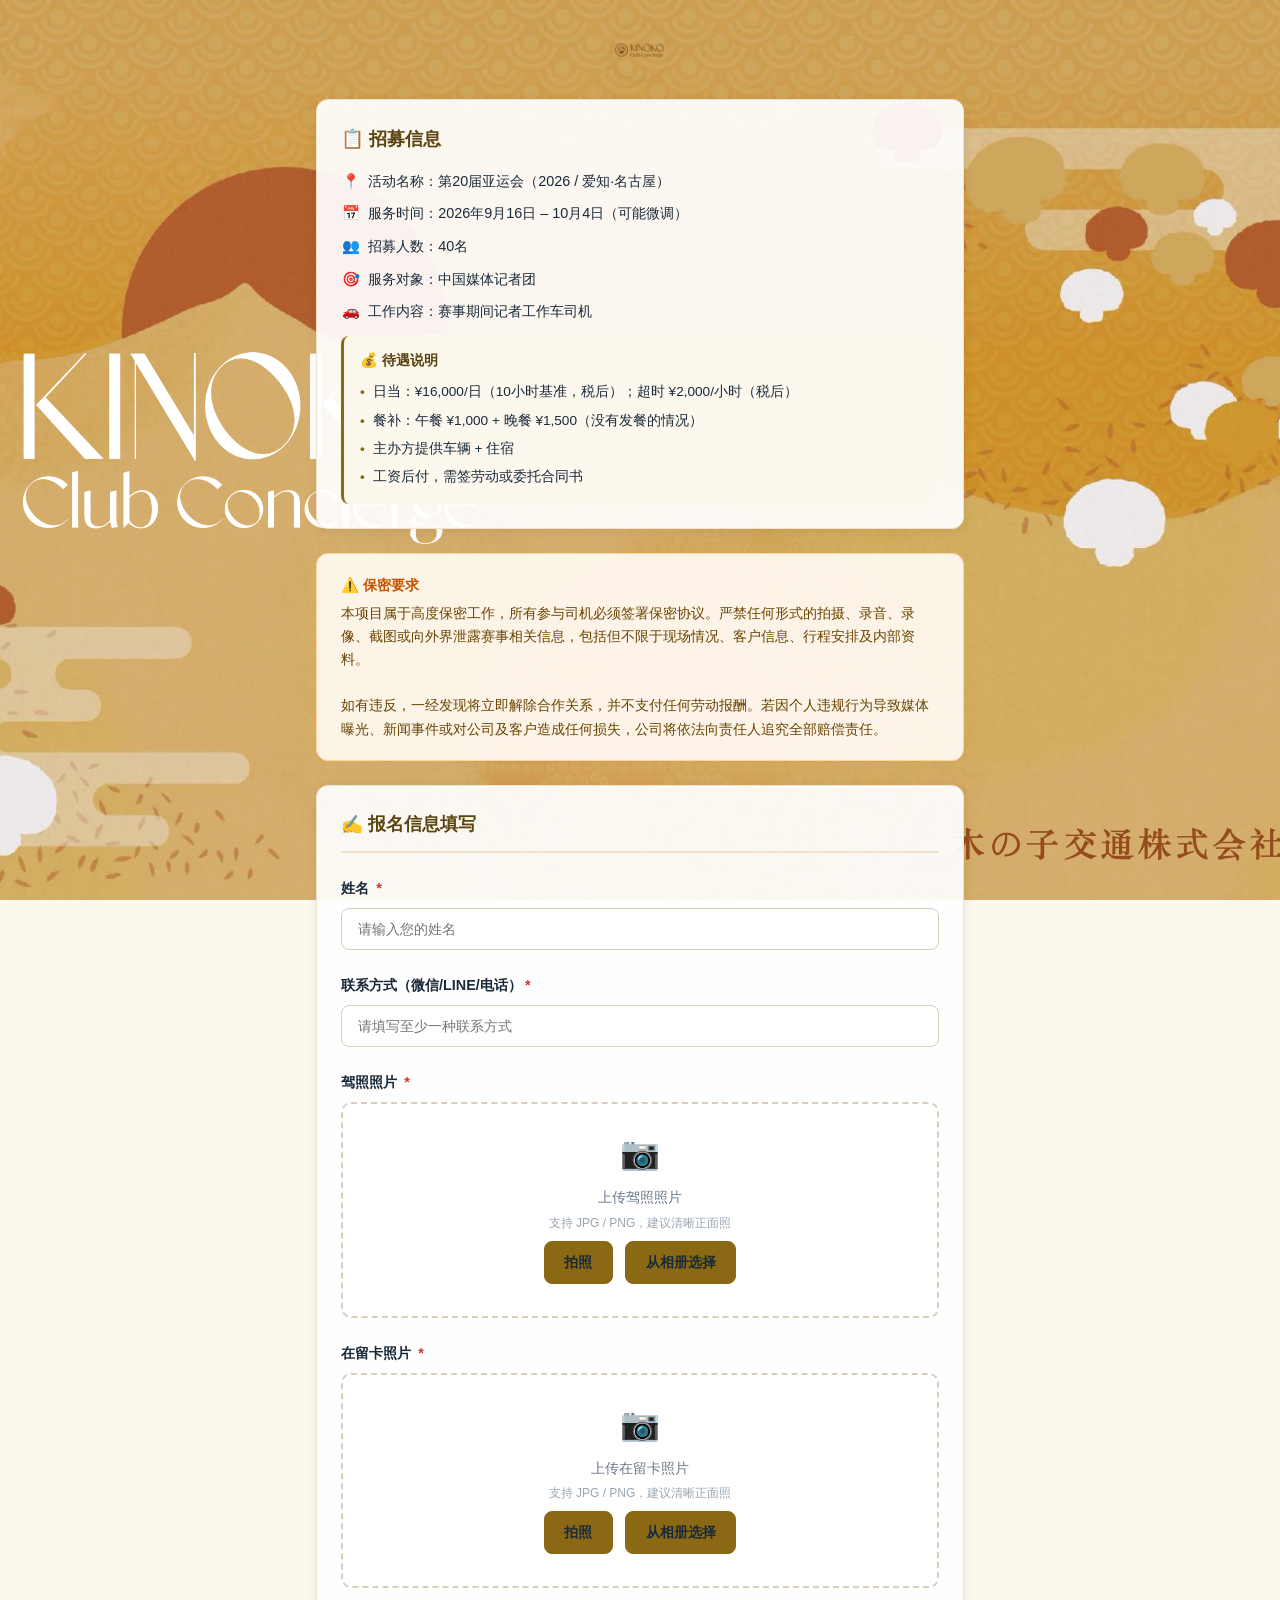
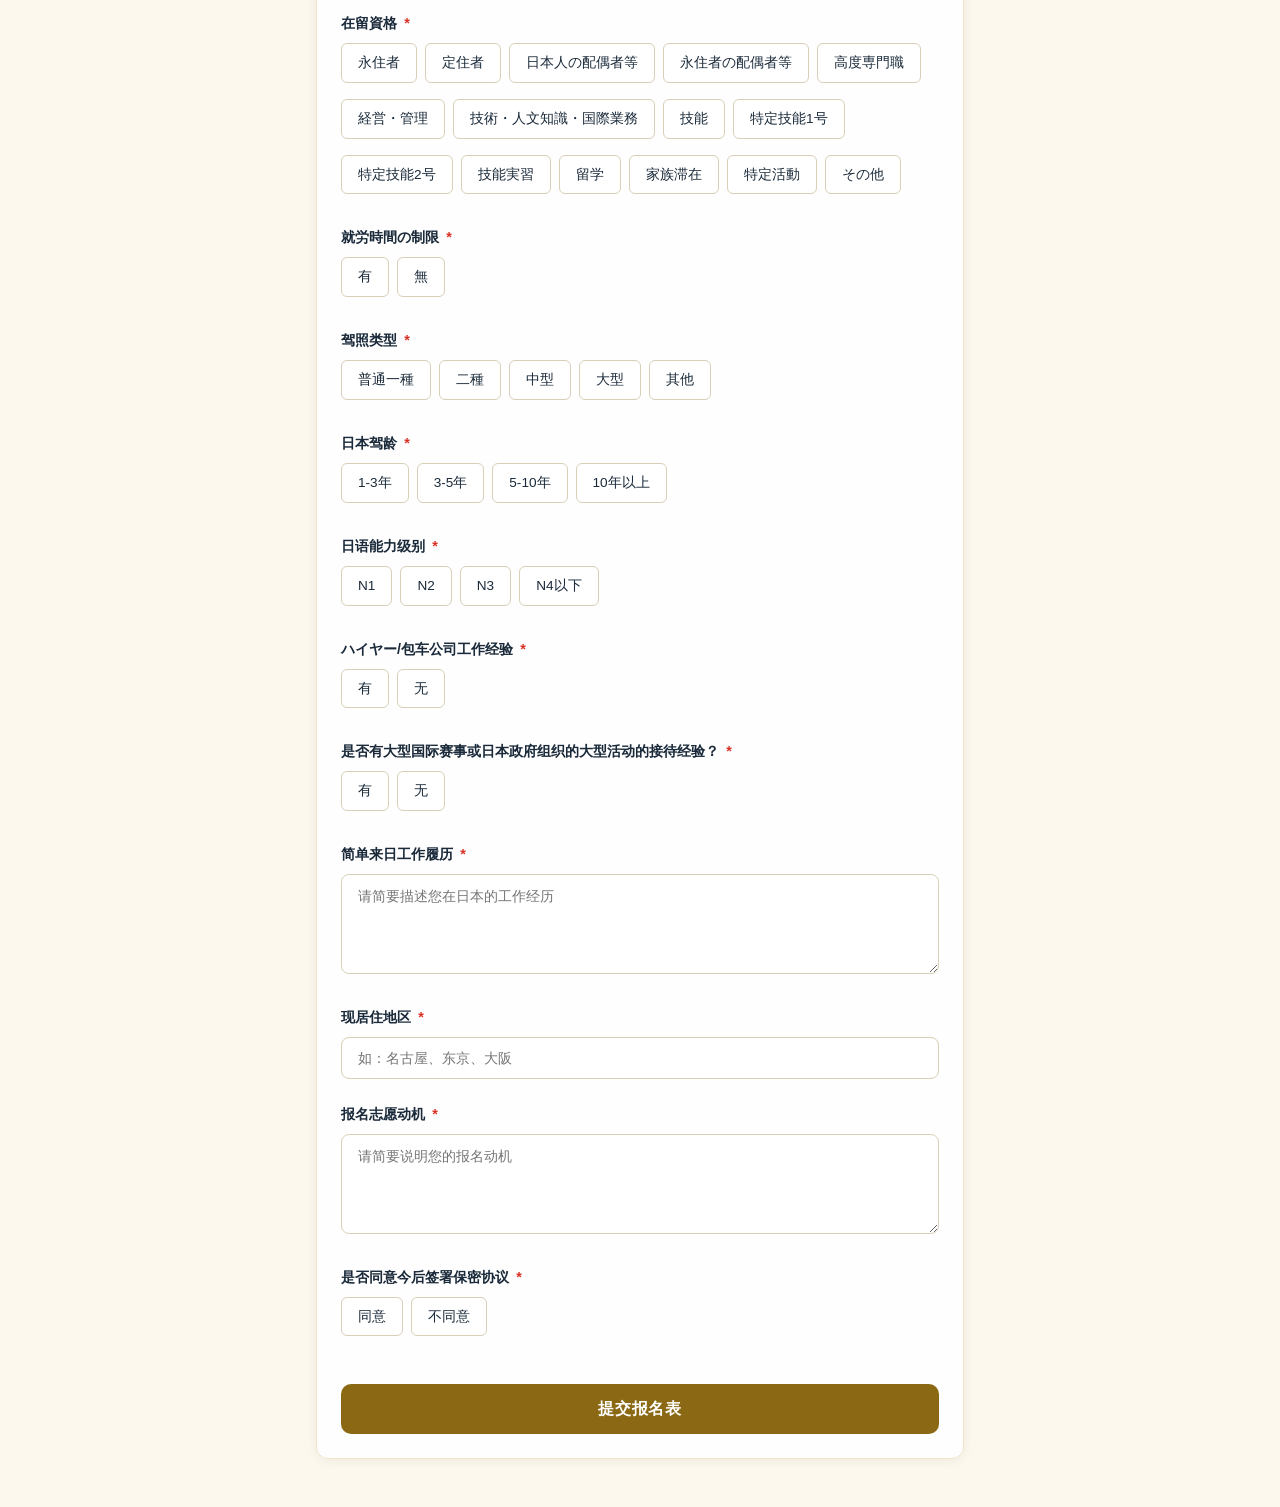
==== index.html @ 9d644f04 "恢复页面logo为完整金蘑菇，仅favicon保留纯蘑菇" ====
<!DOCTYPE html>
<html lang="zh-CN">
<head>
    <meta charset="UTF-8">
    <meta name="viewport" content="width=device-width, initial-scale=1.0">
    <title>2026亚运会司机招募报名表 - Kinoko Club Concierge</title>
    <link rel="icon" type="image/png" href="[data-uri]">
    <style>
        * {
            margin: 0;
            padding: 0;
            box-sizing: border-box;
        }

        body {
            font-family: -apple-system, BlinkMacSystemFont, "Segoe UI", Roboto, "Helvetica Neue", Arial, "Noto Sans SC", sans-serif;
            background: #FDF8EE;
            background-image: url("[data-uri]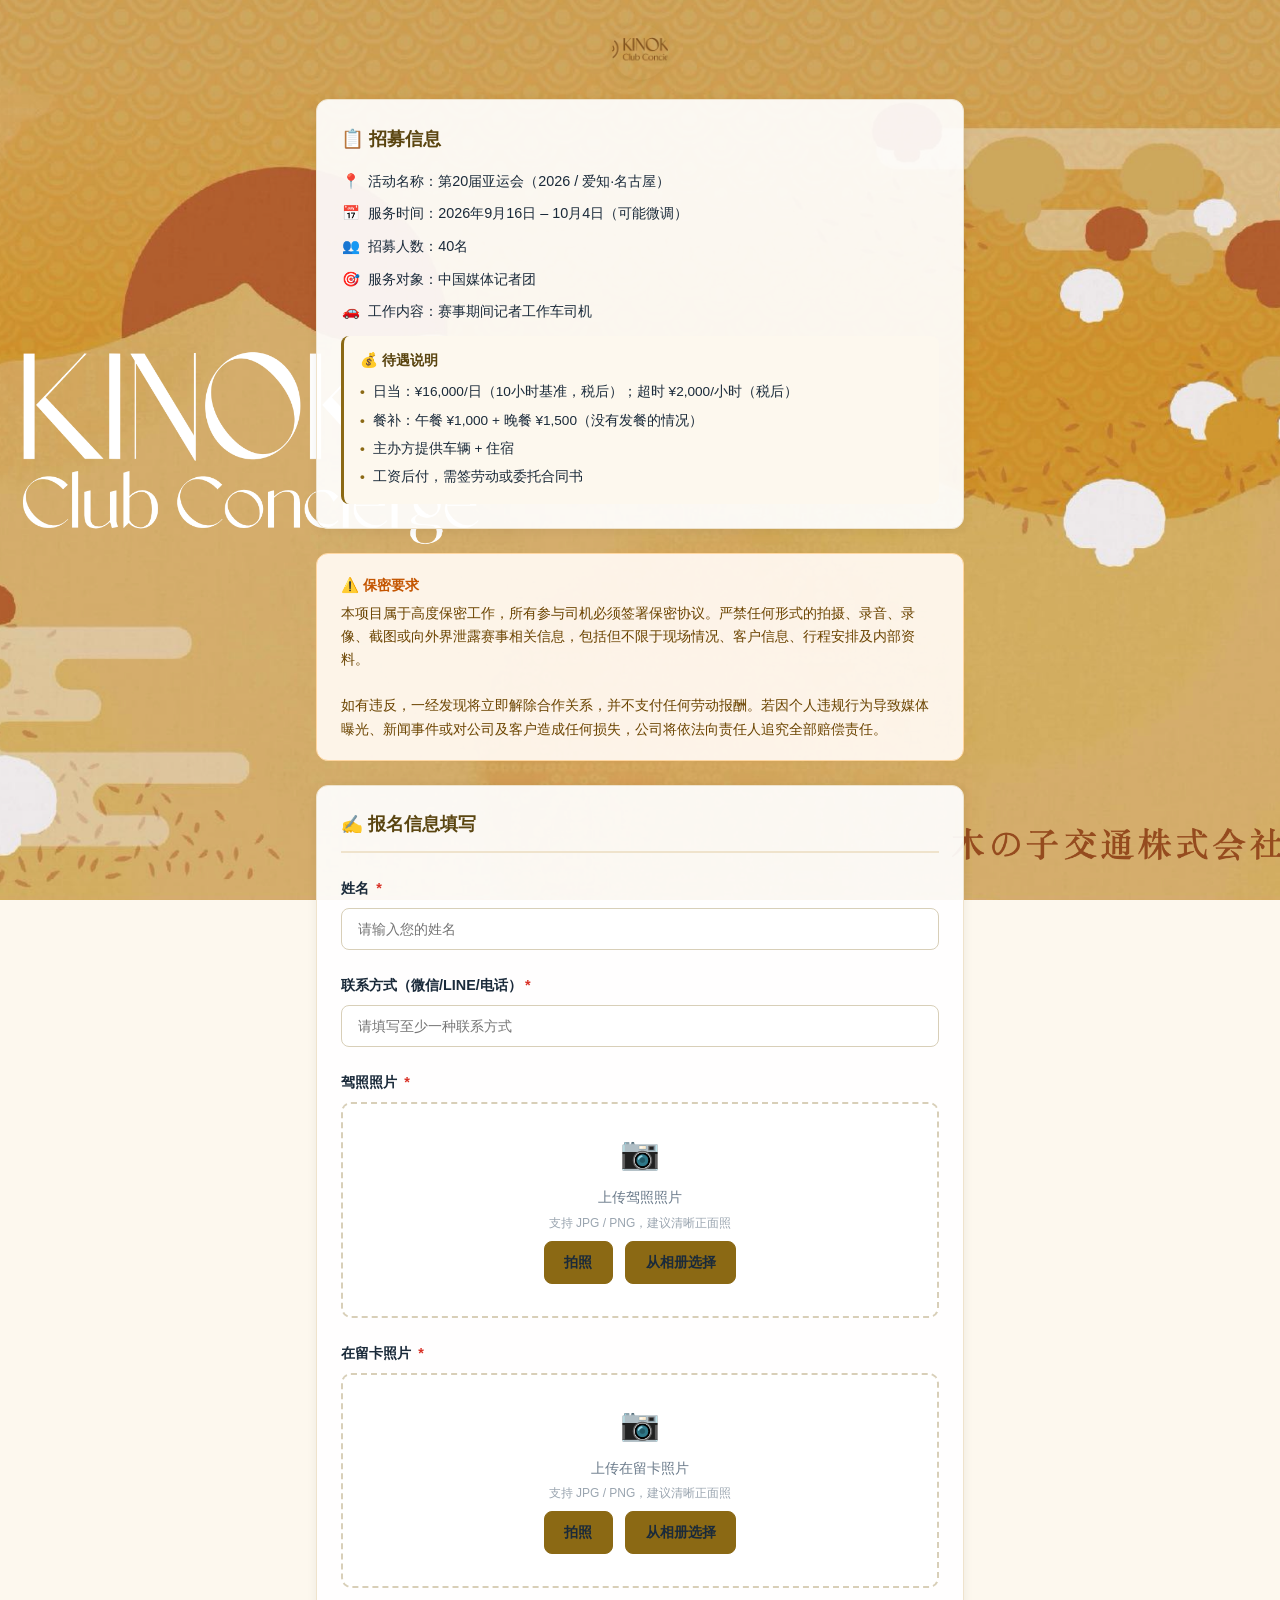
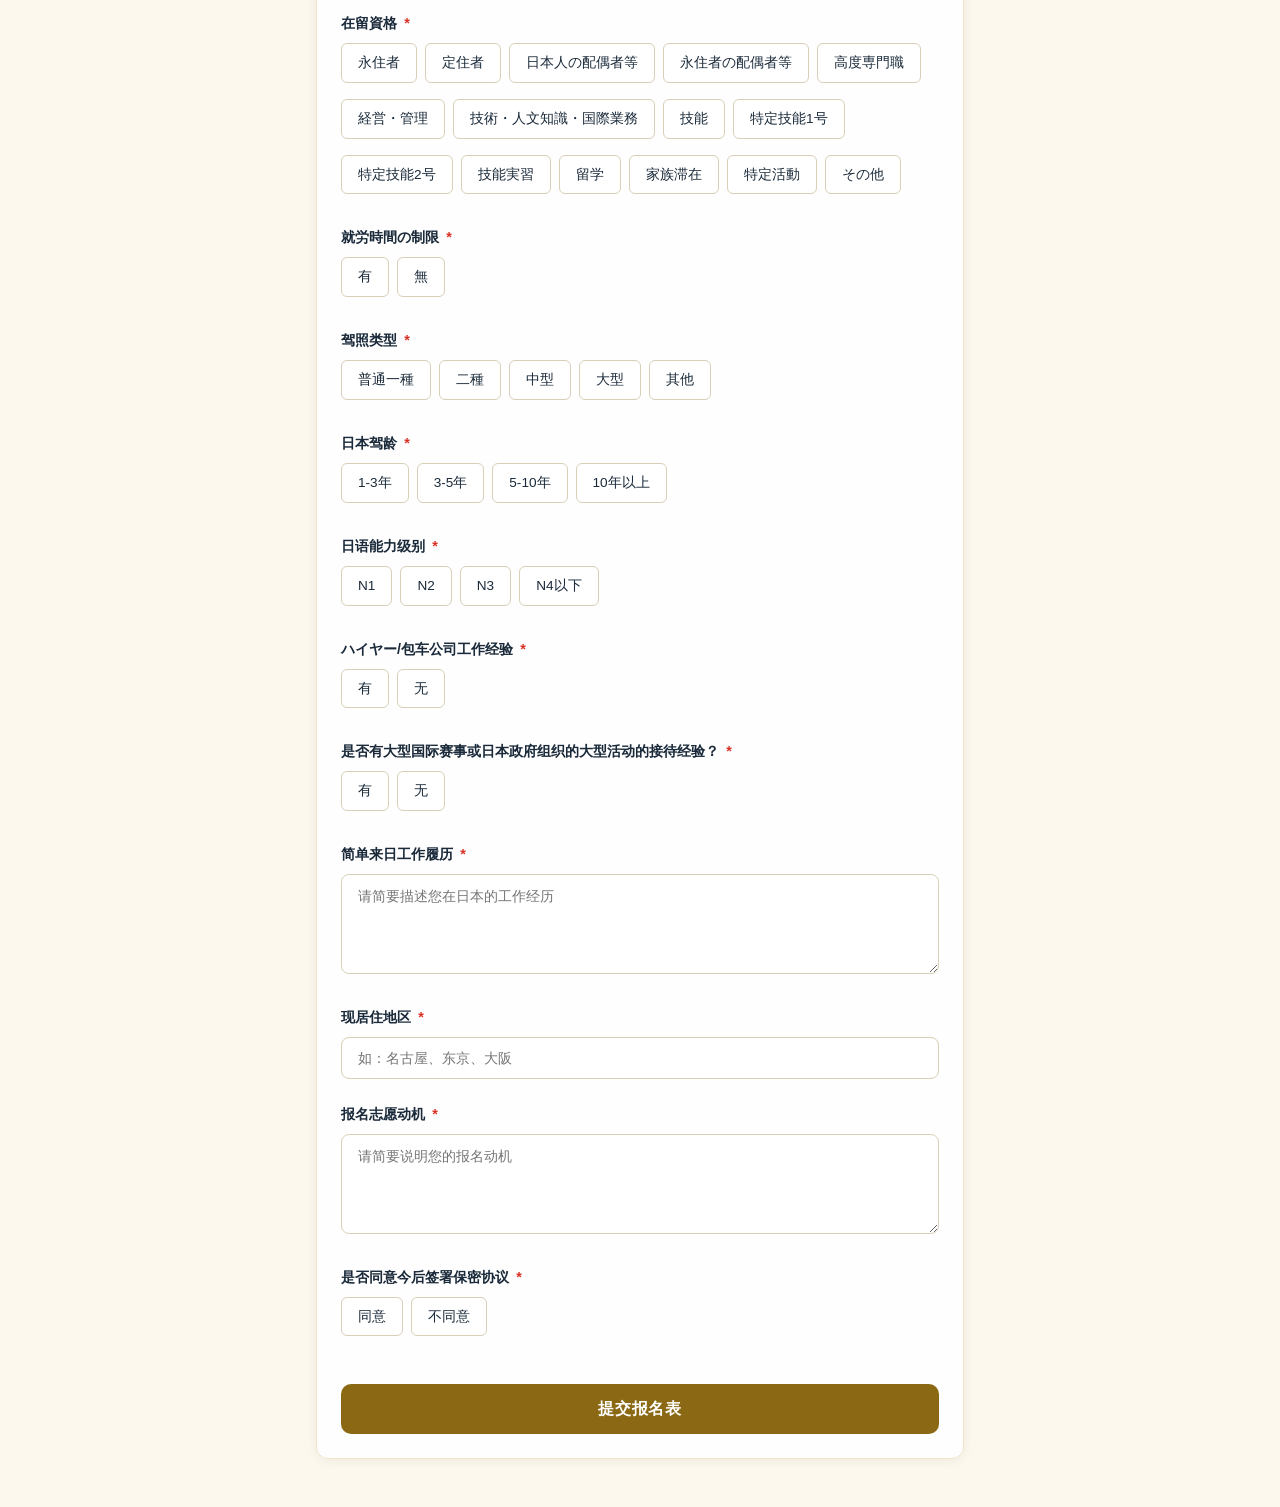
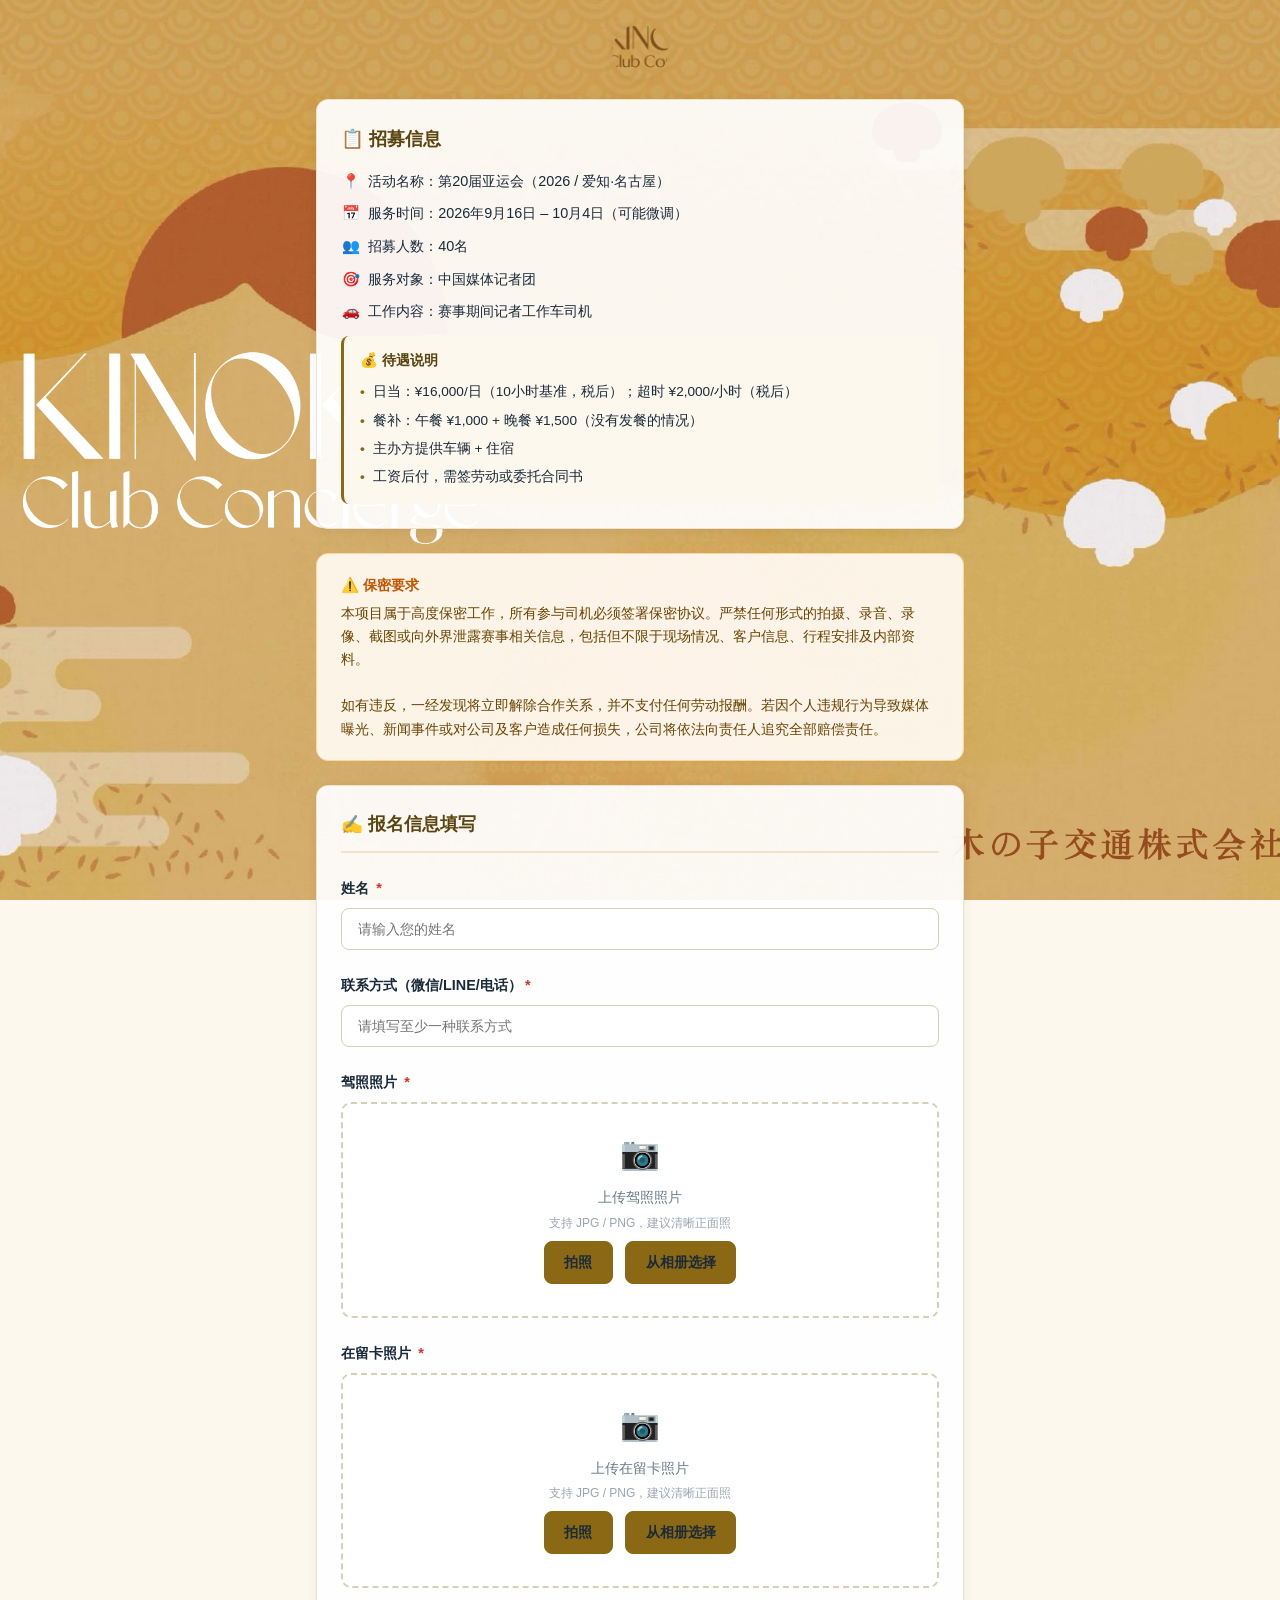
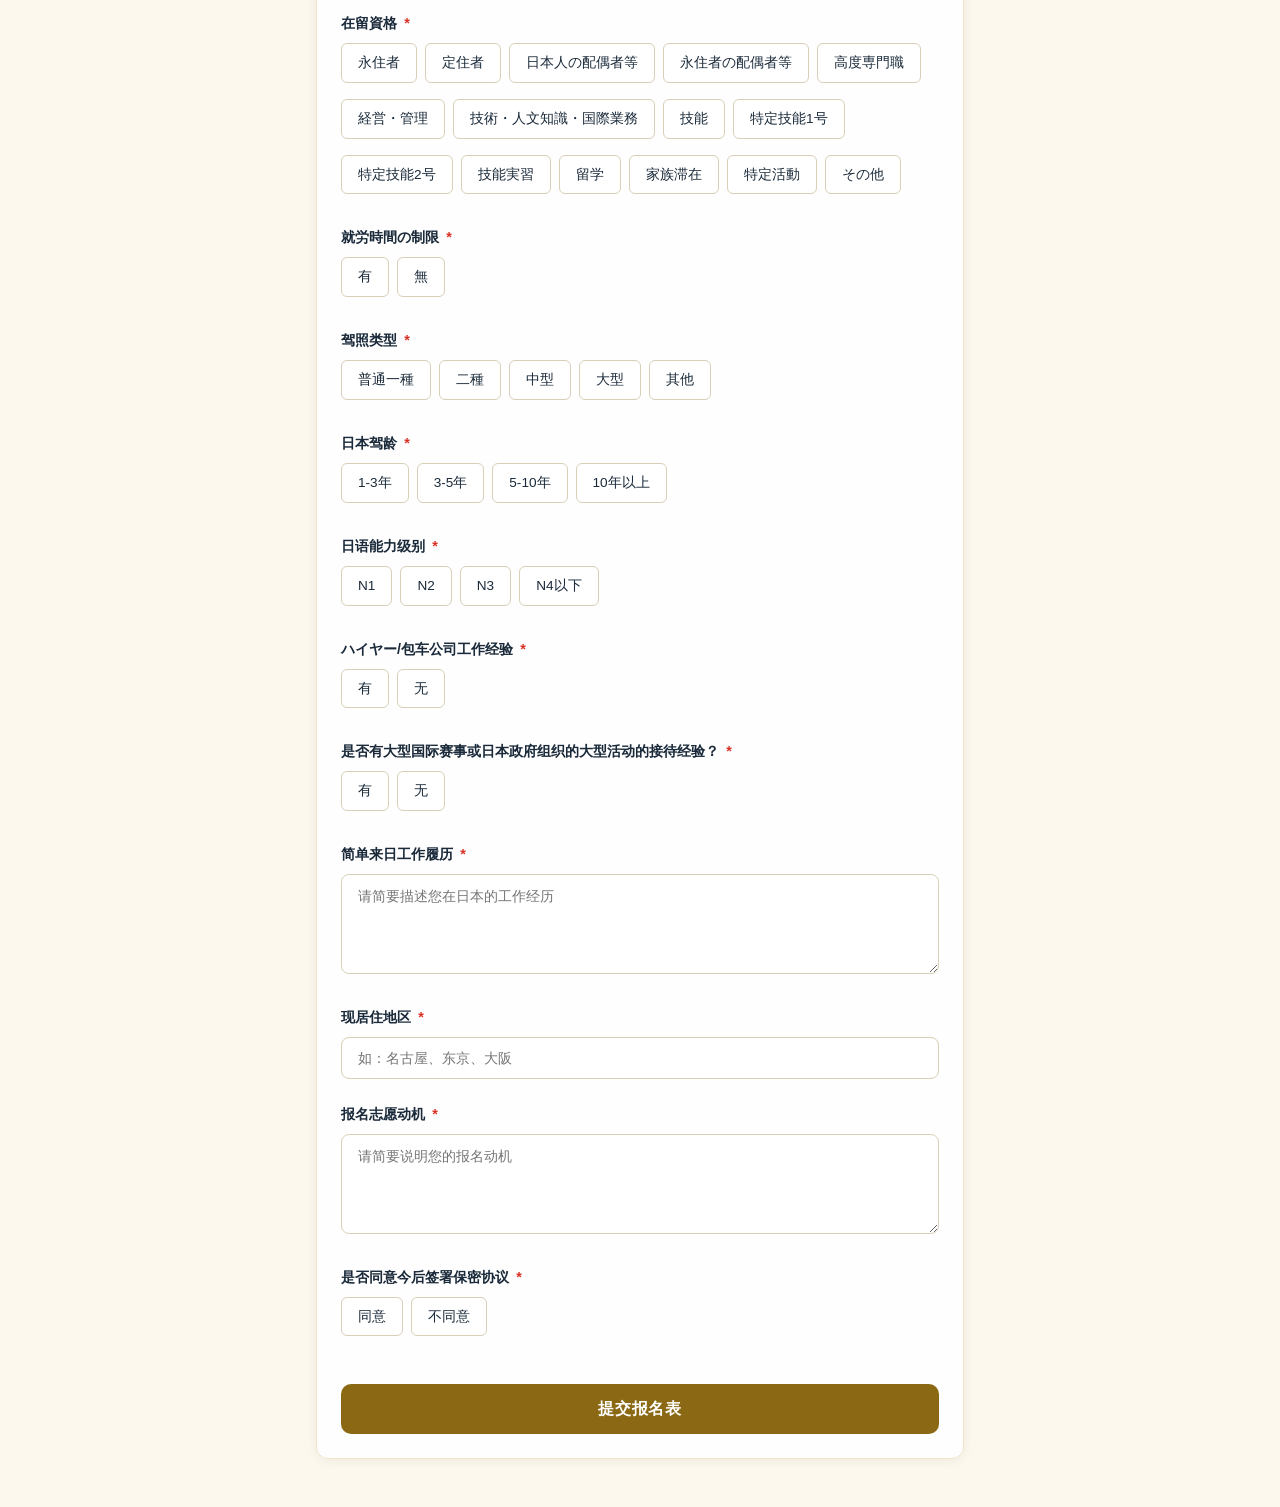
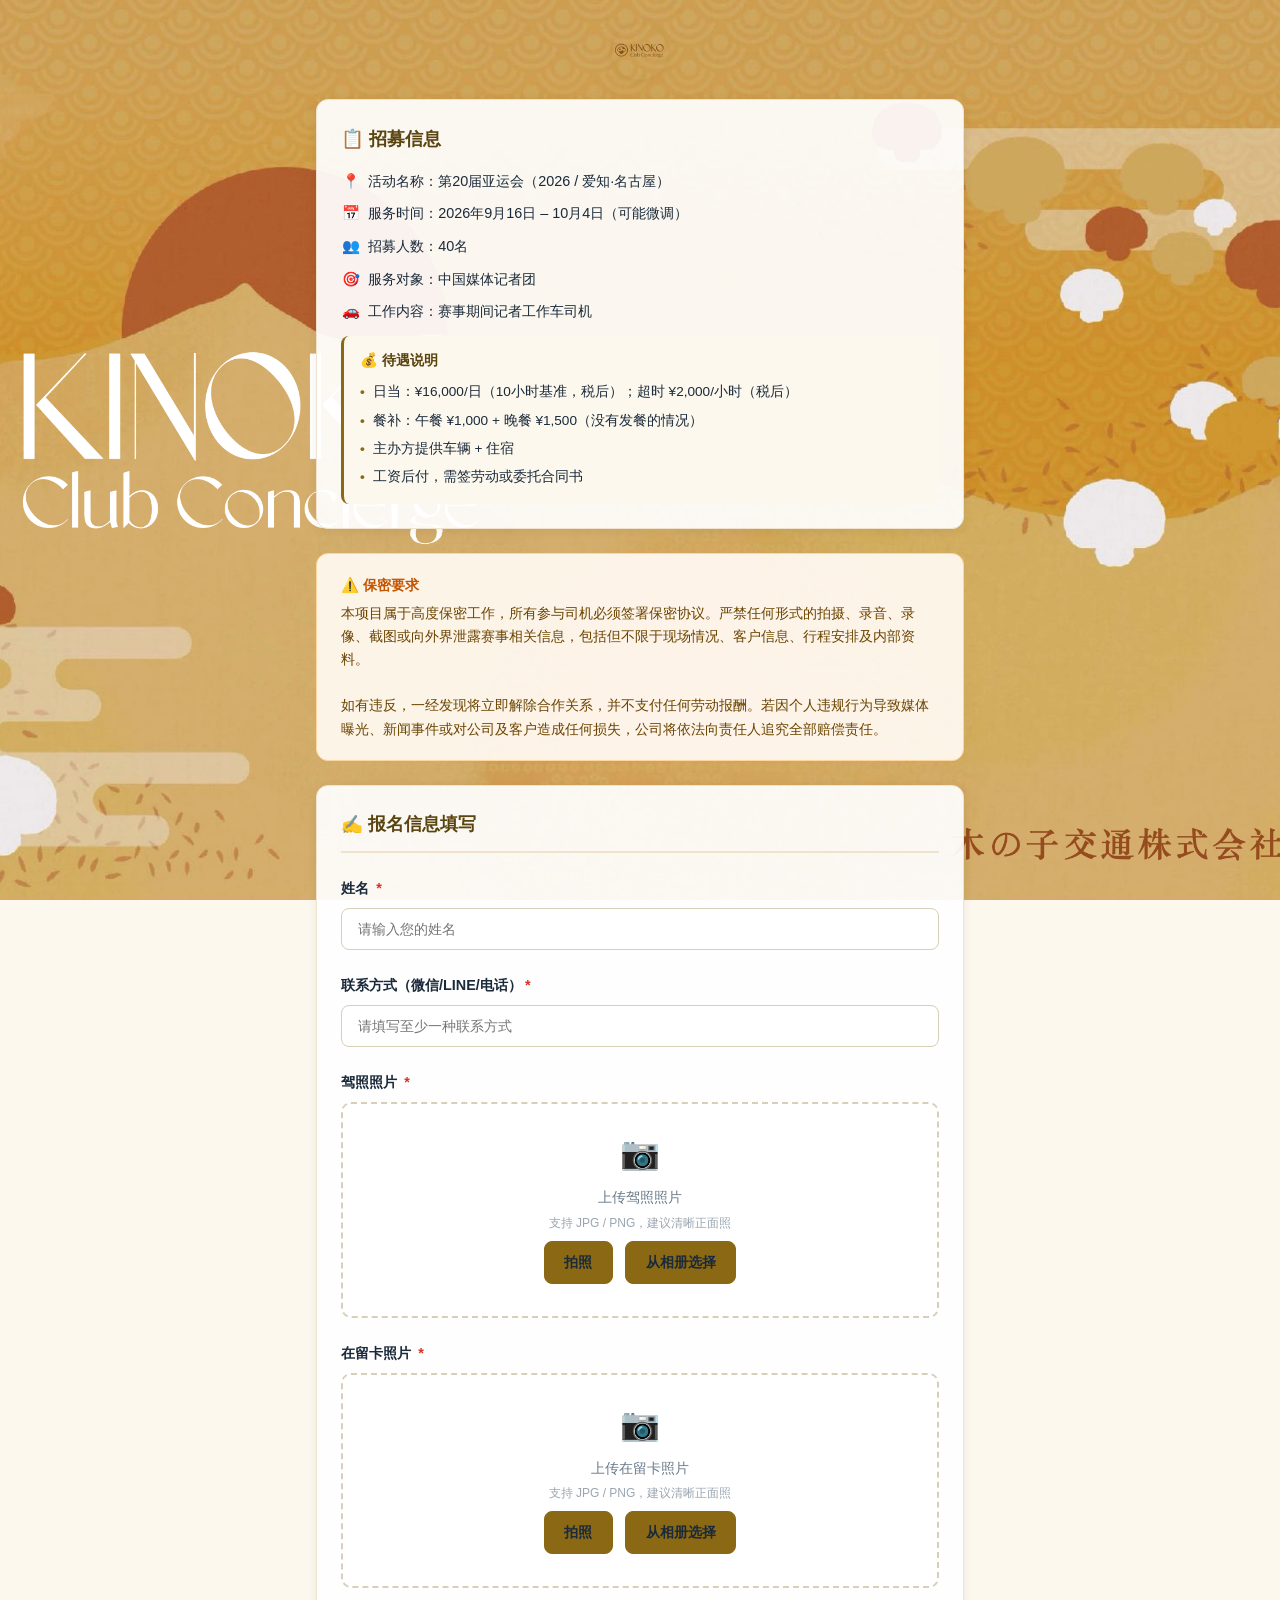
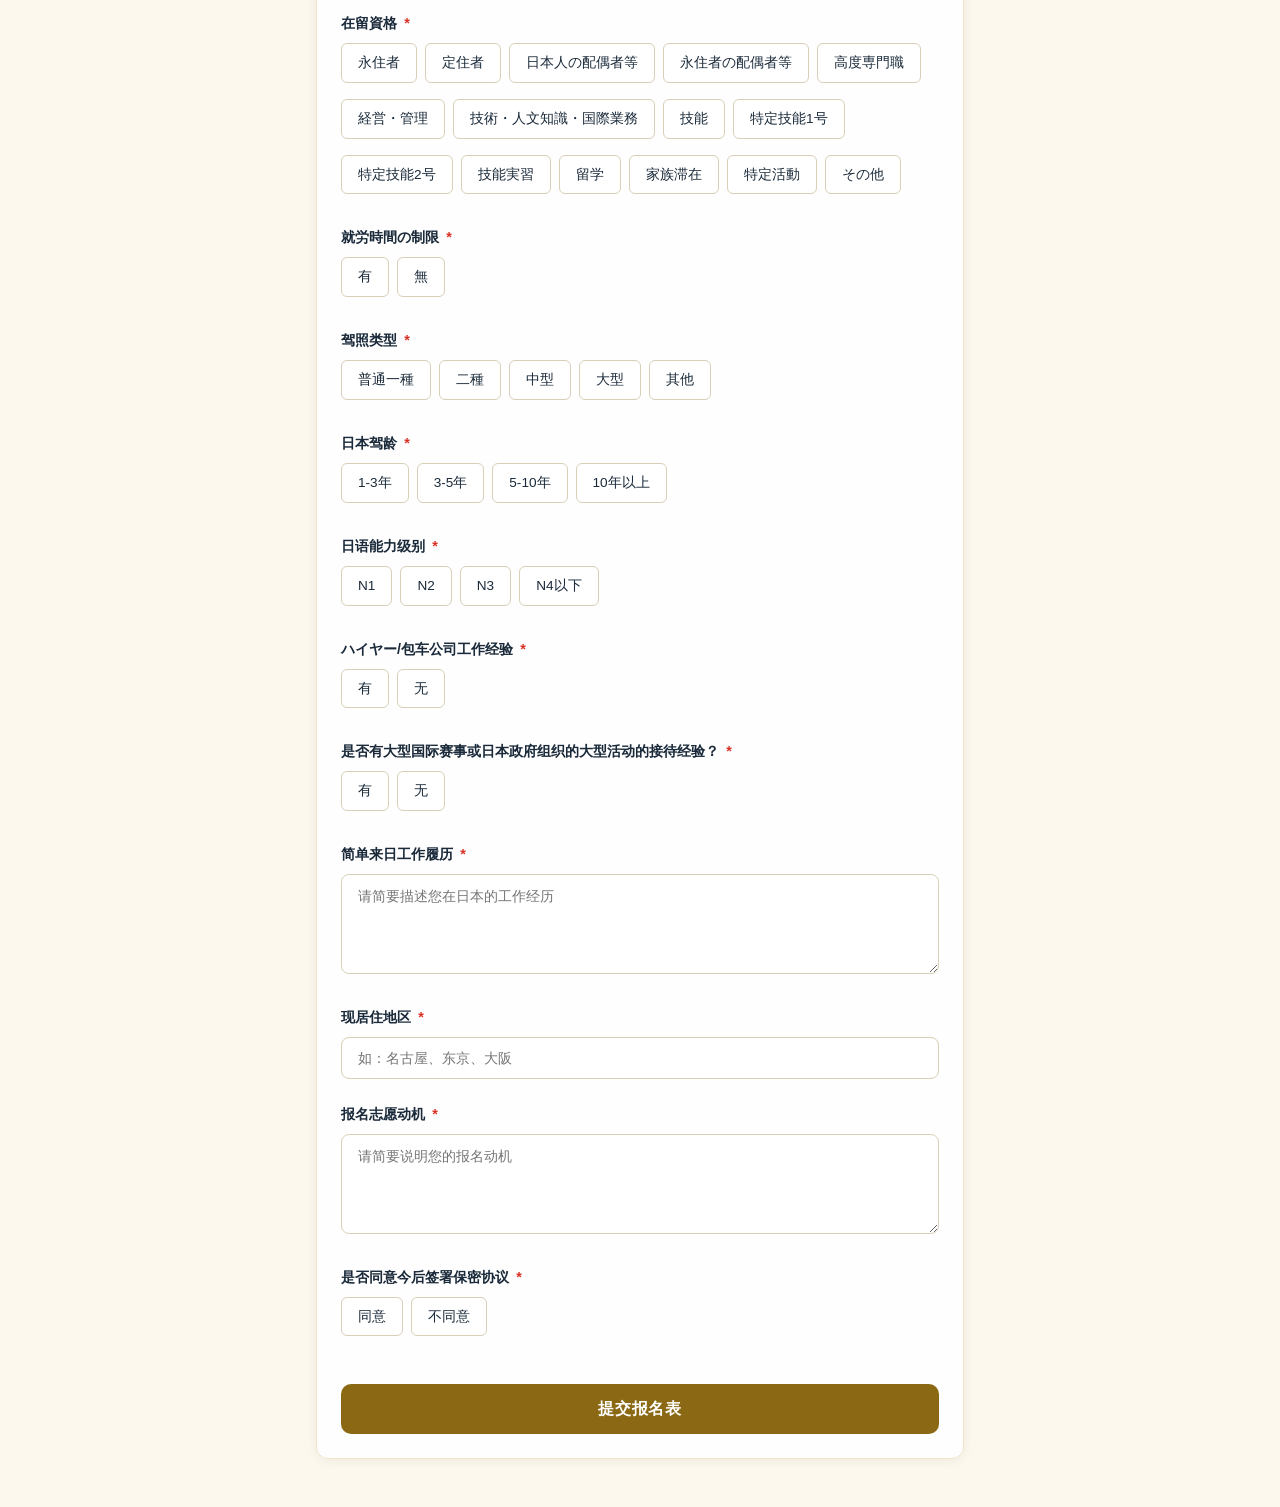
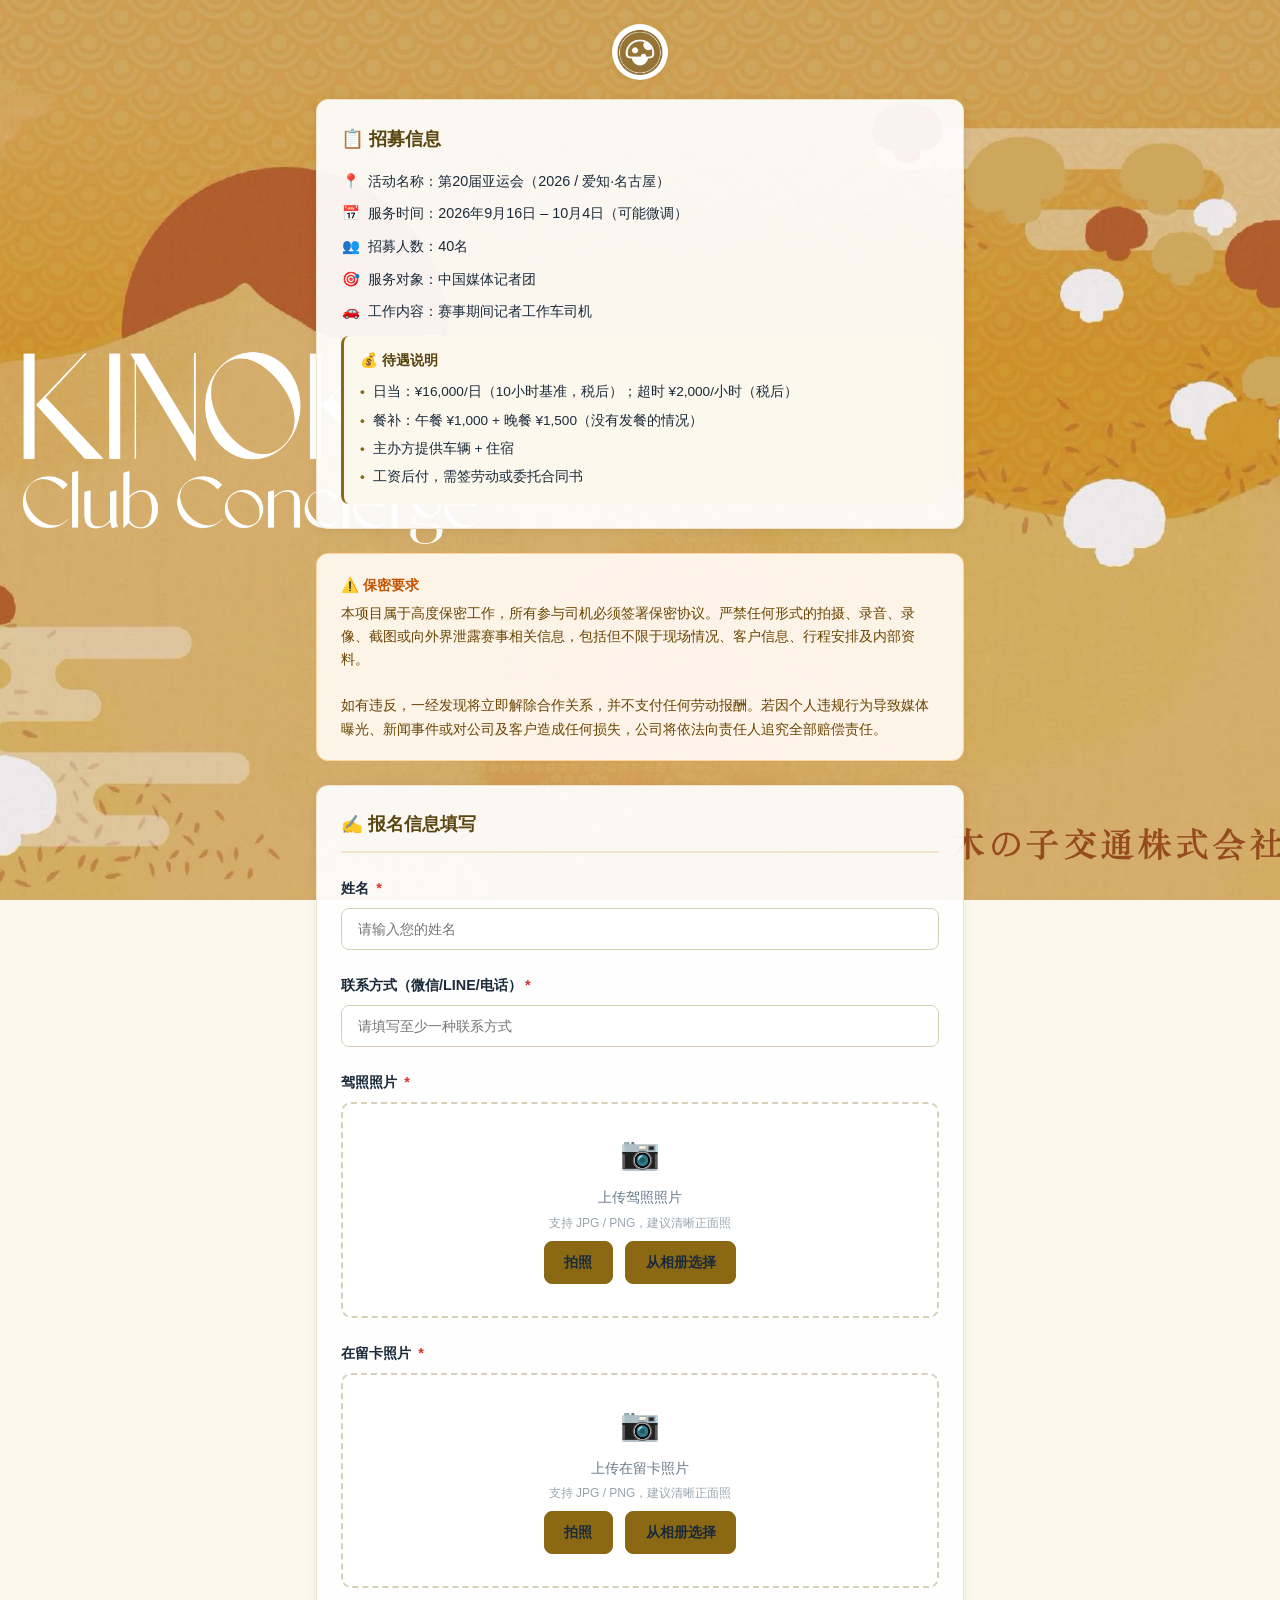
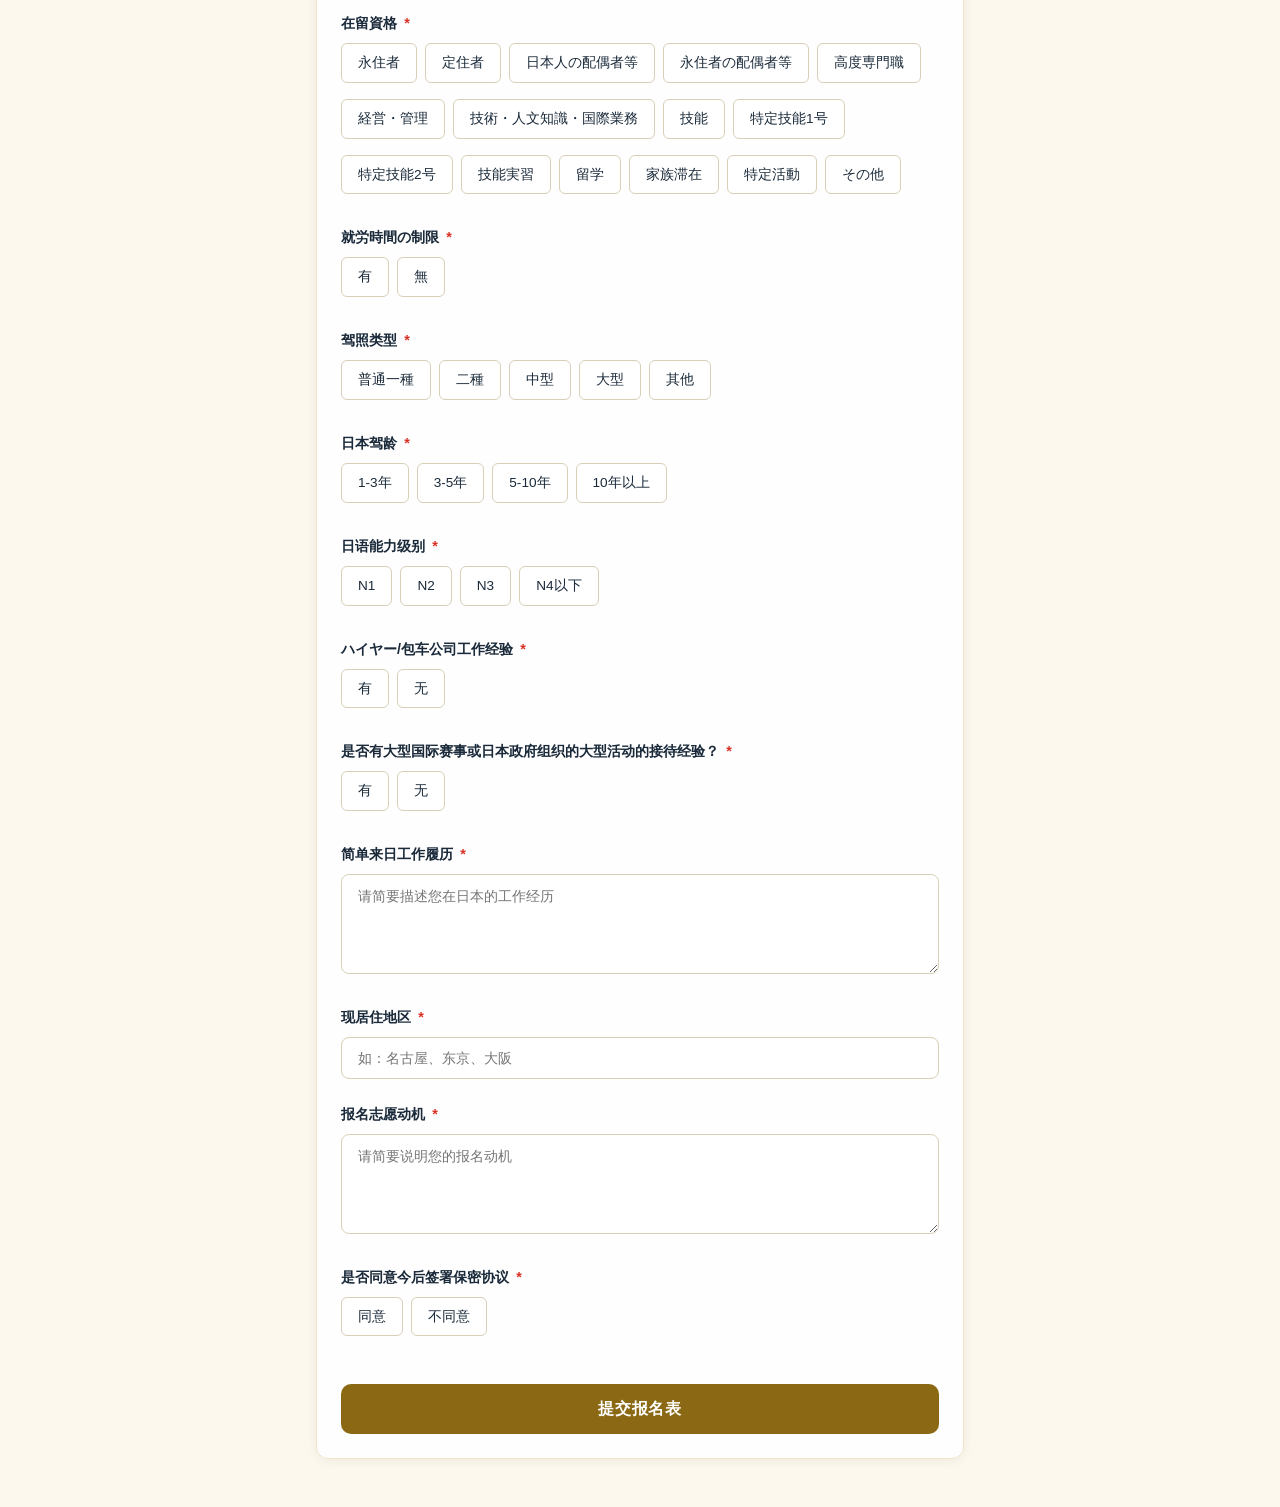
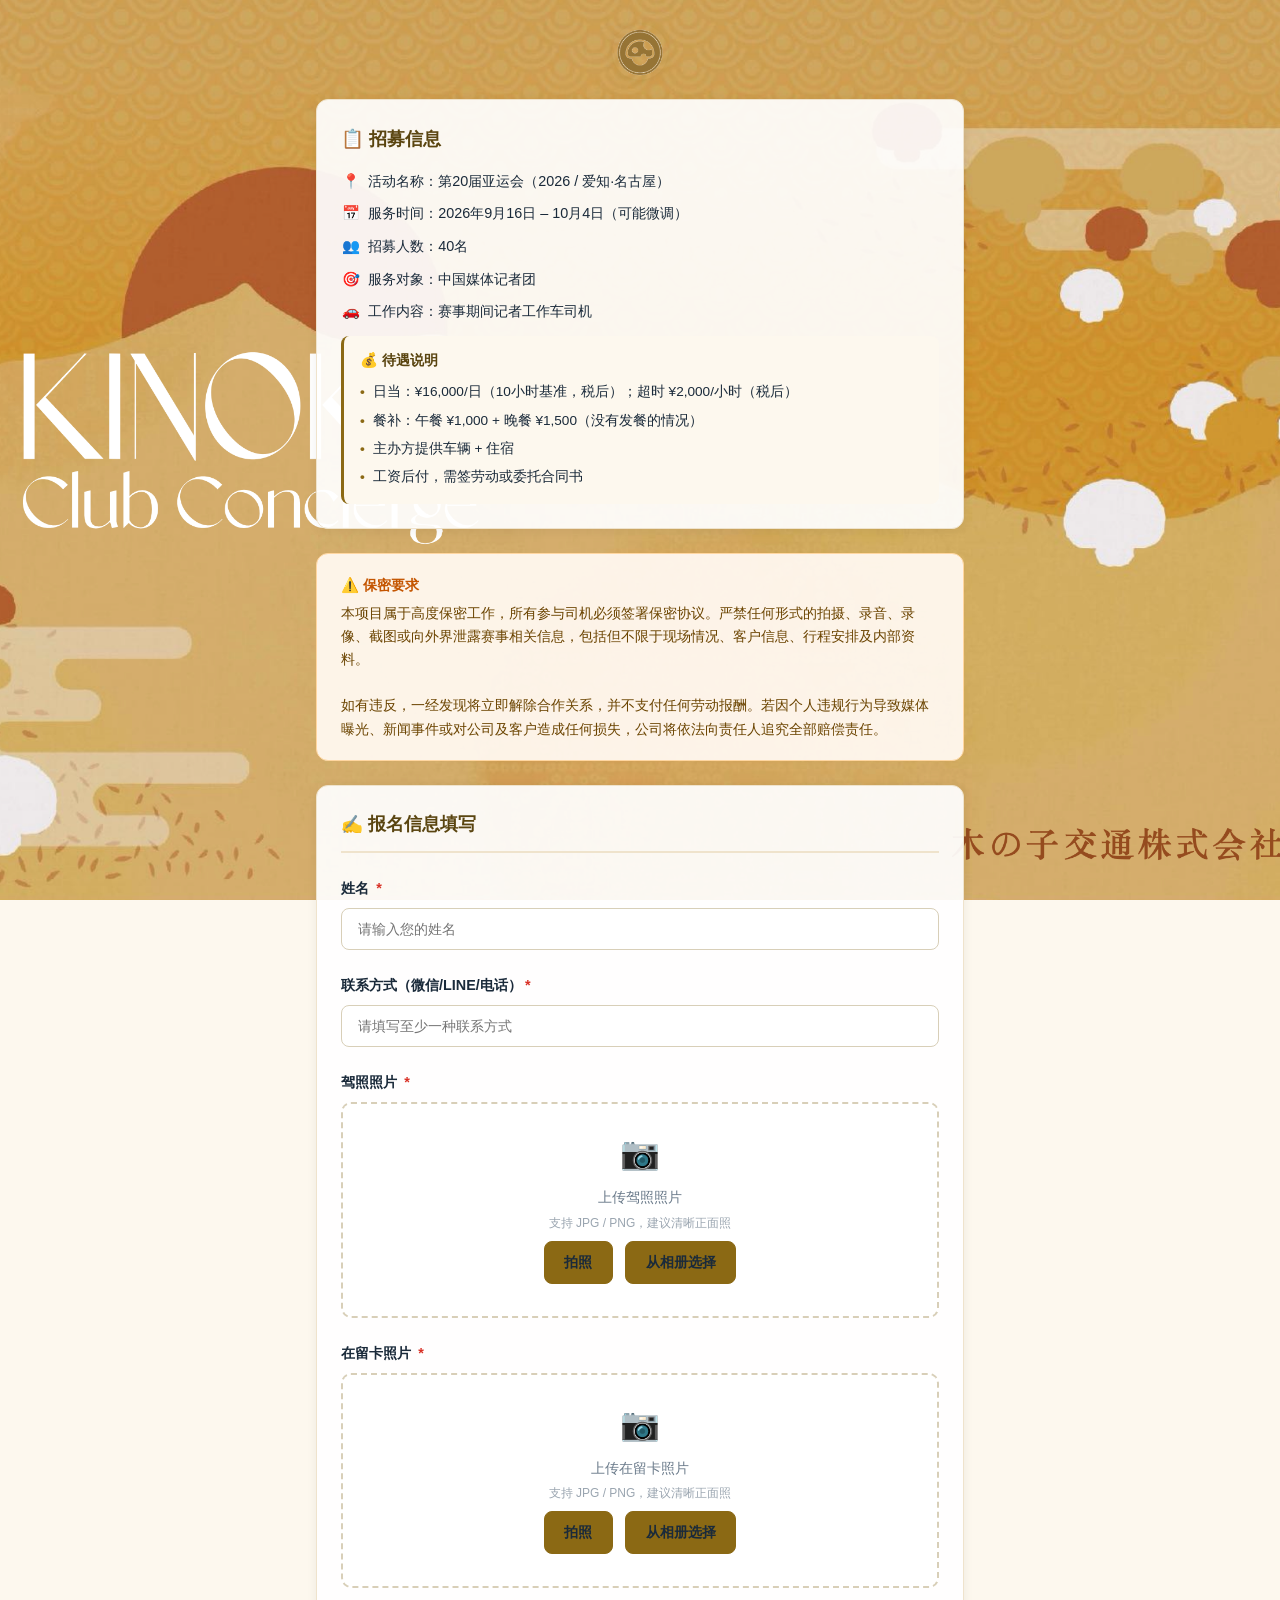
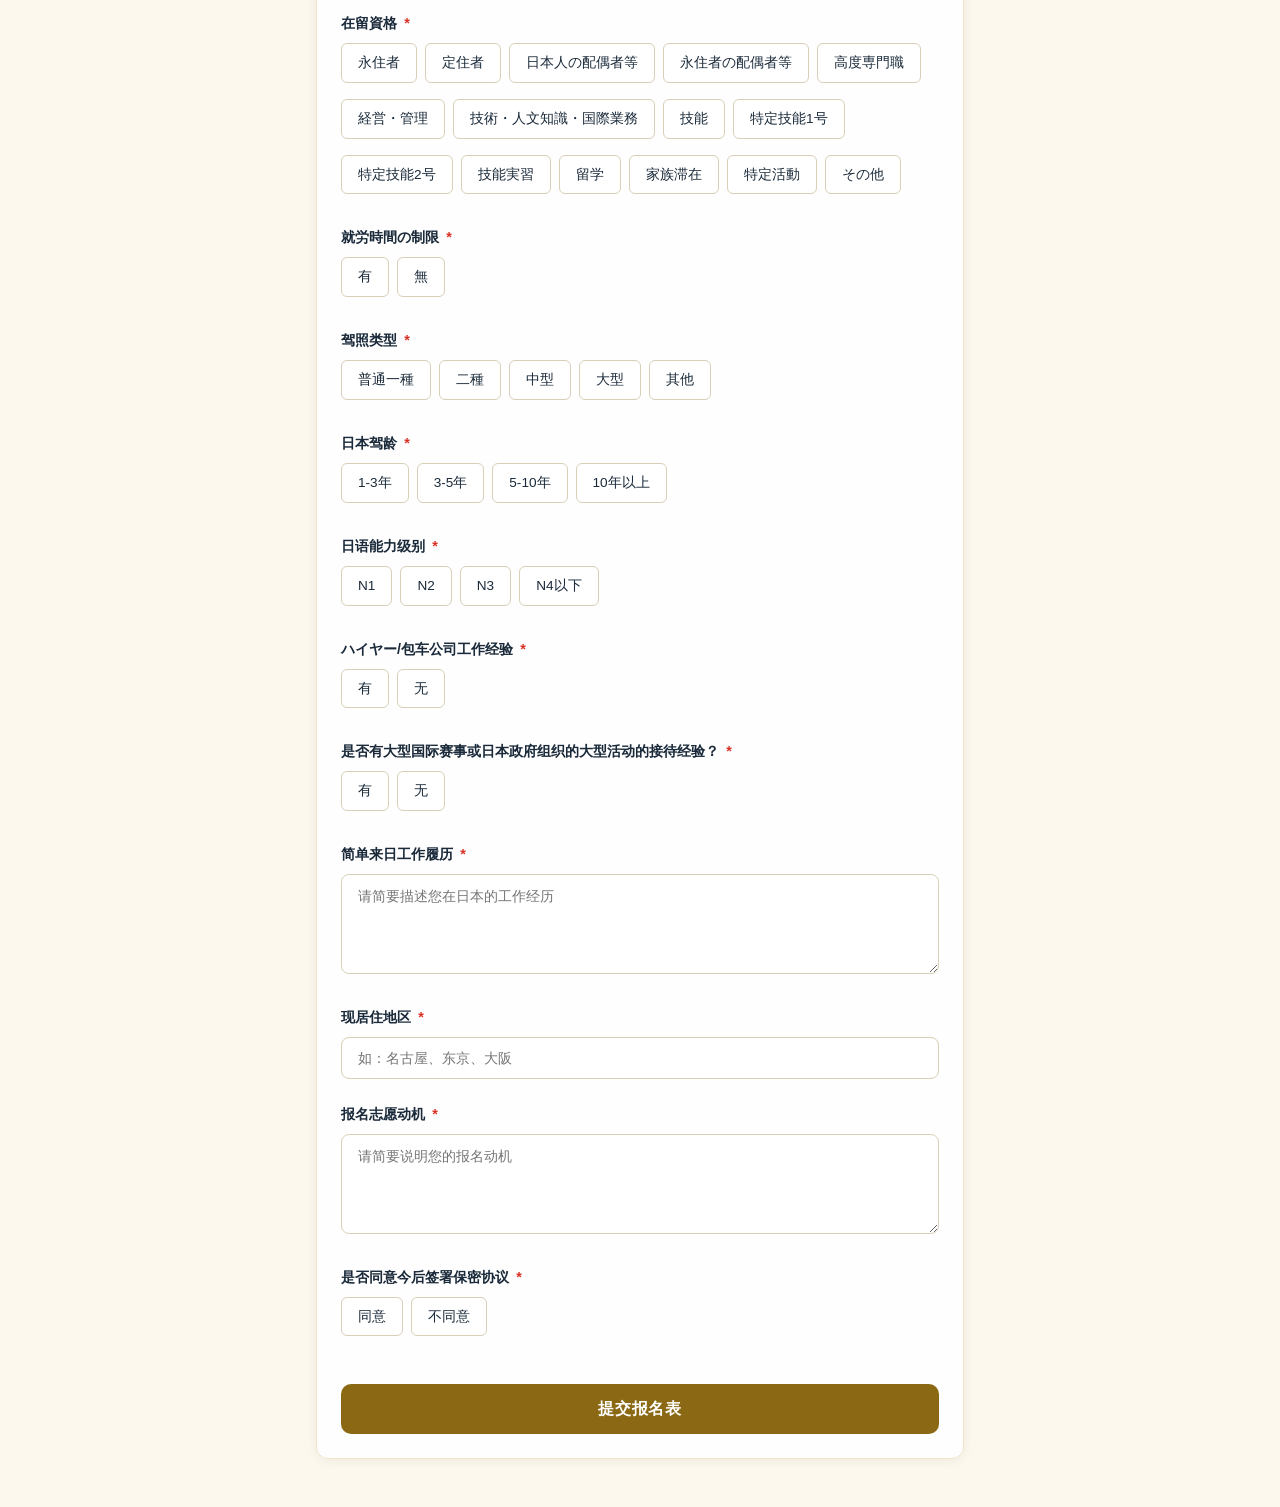
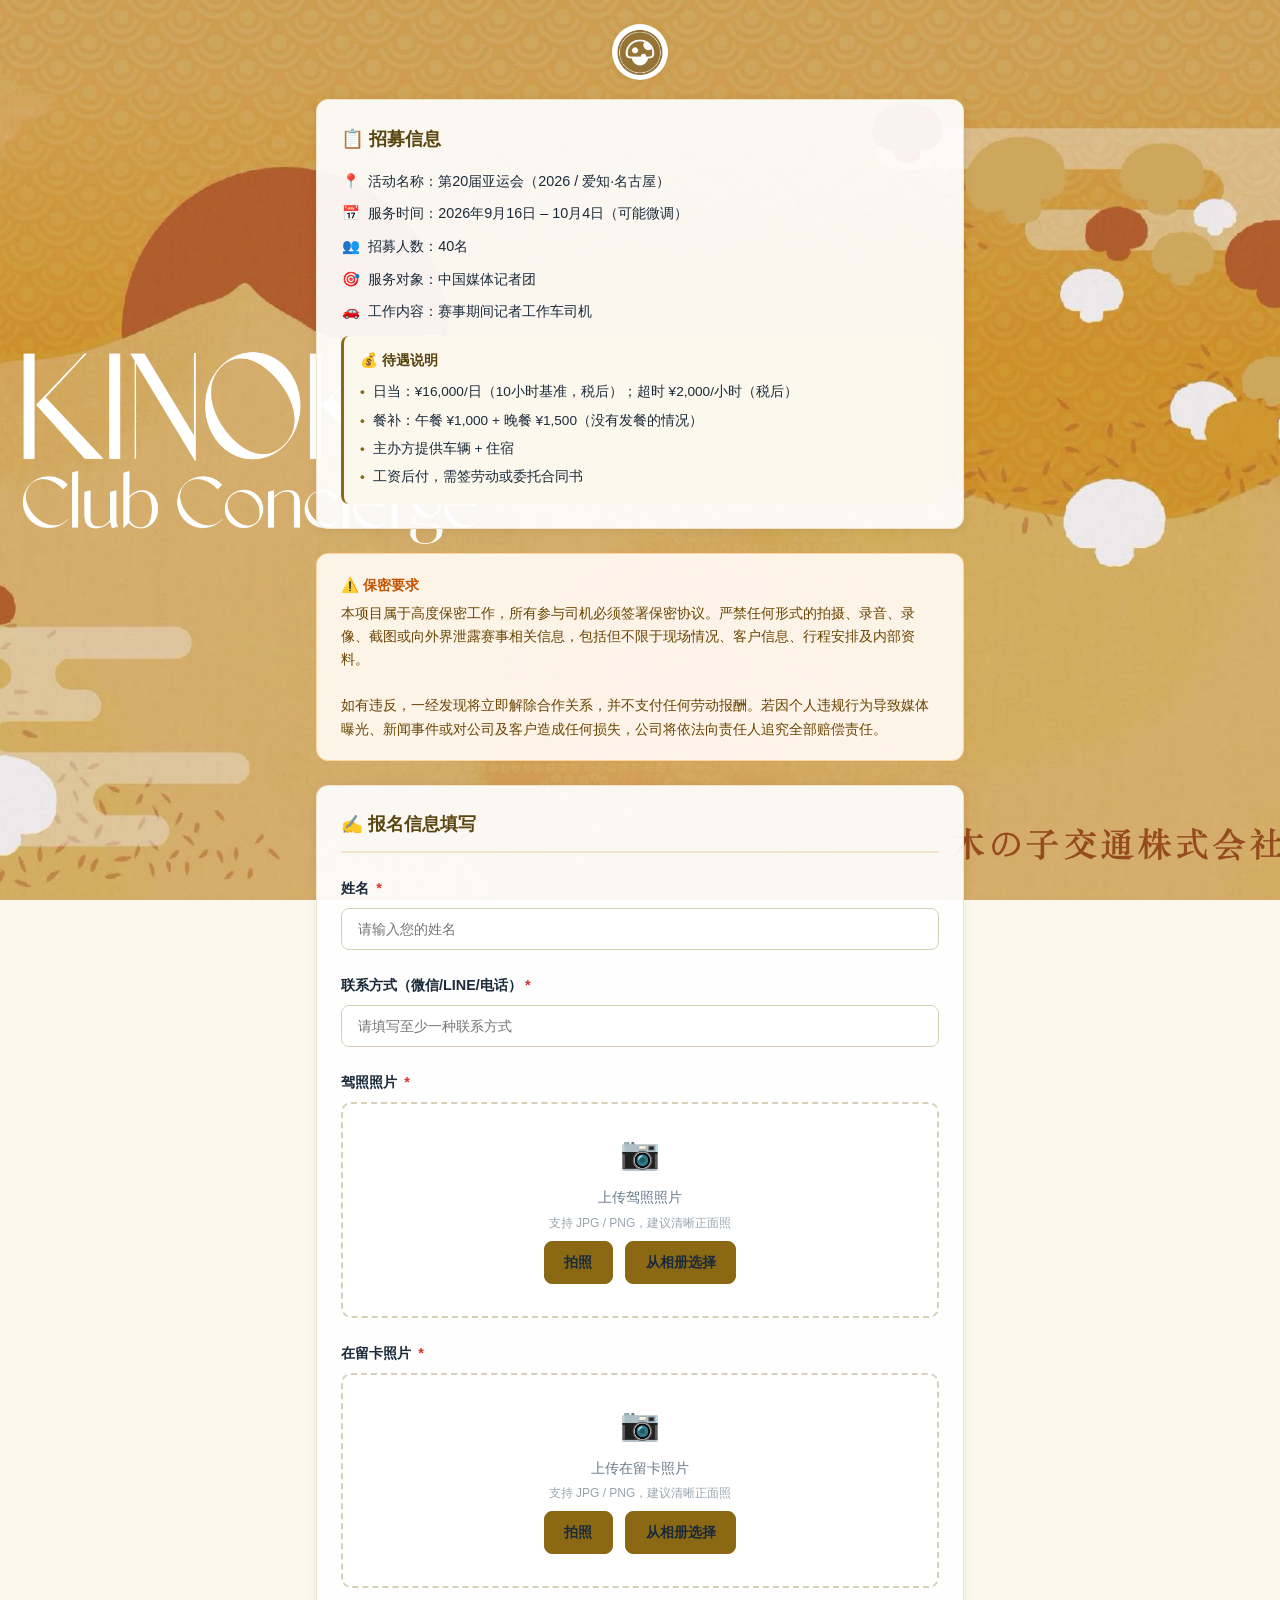
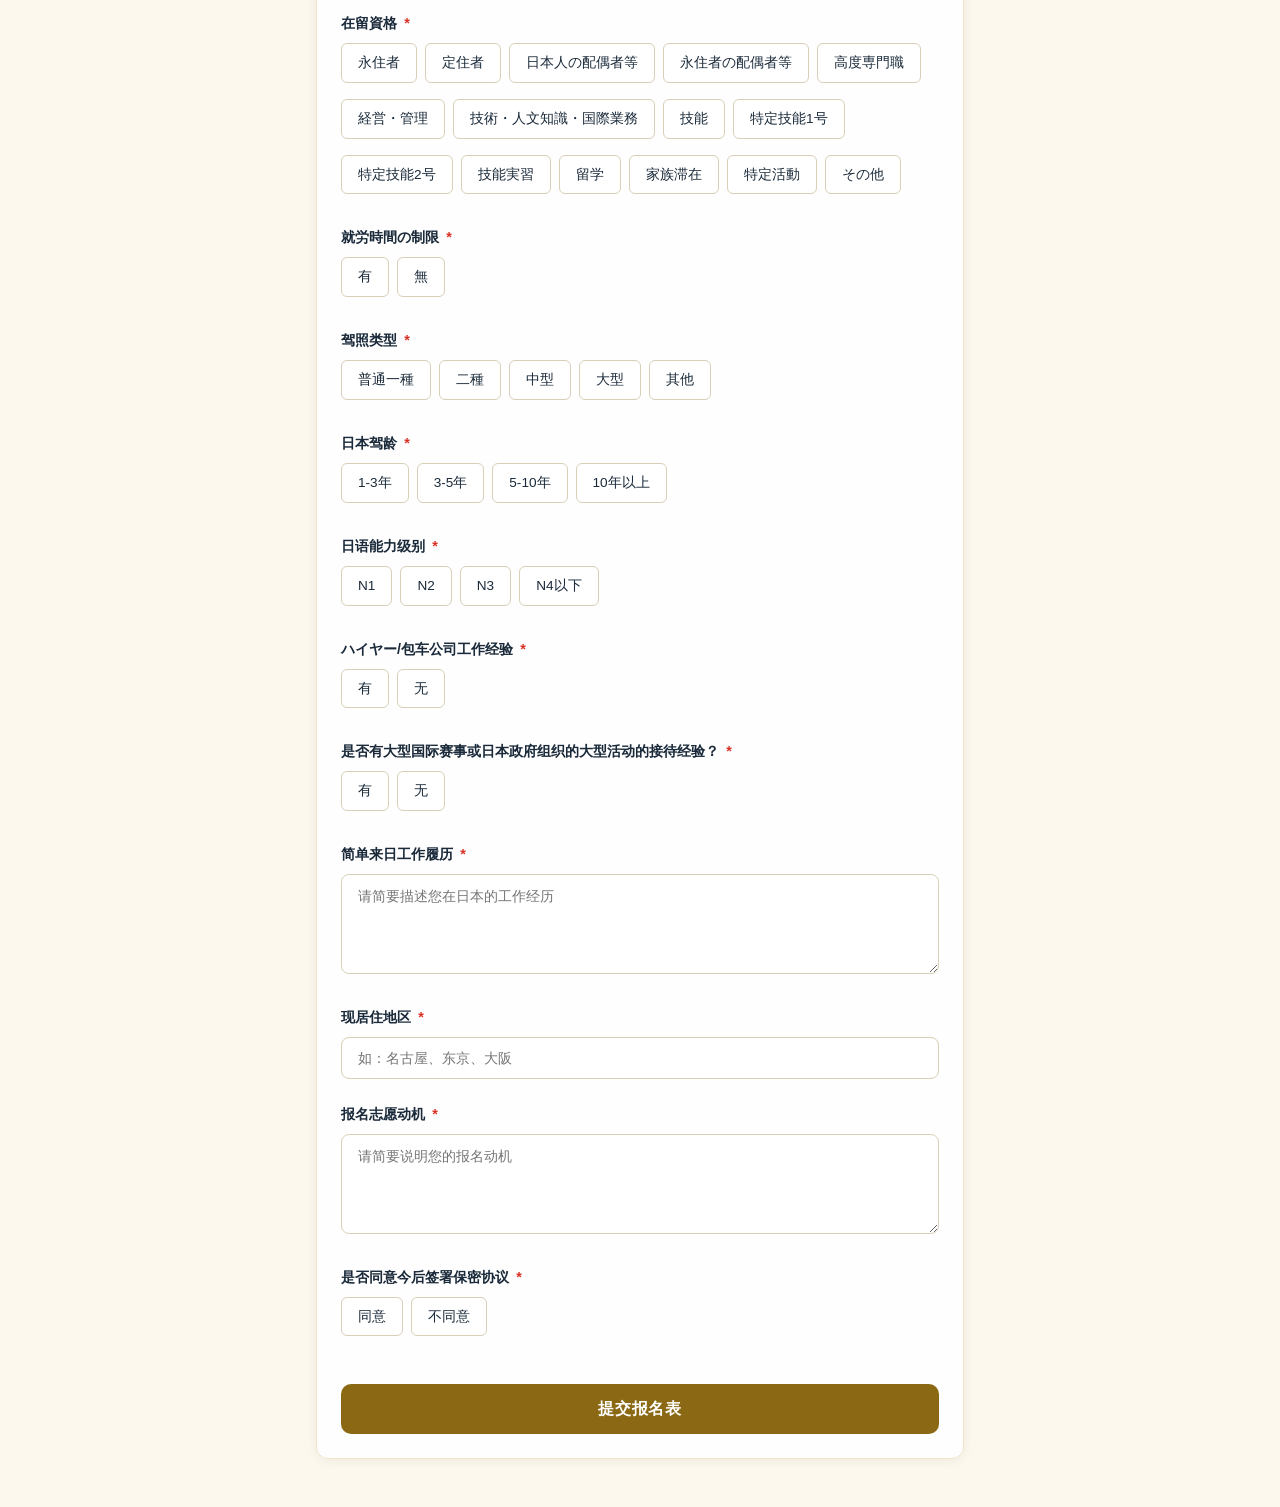
